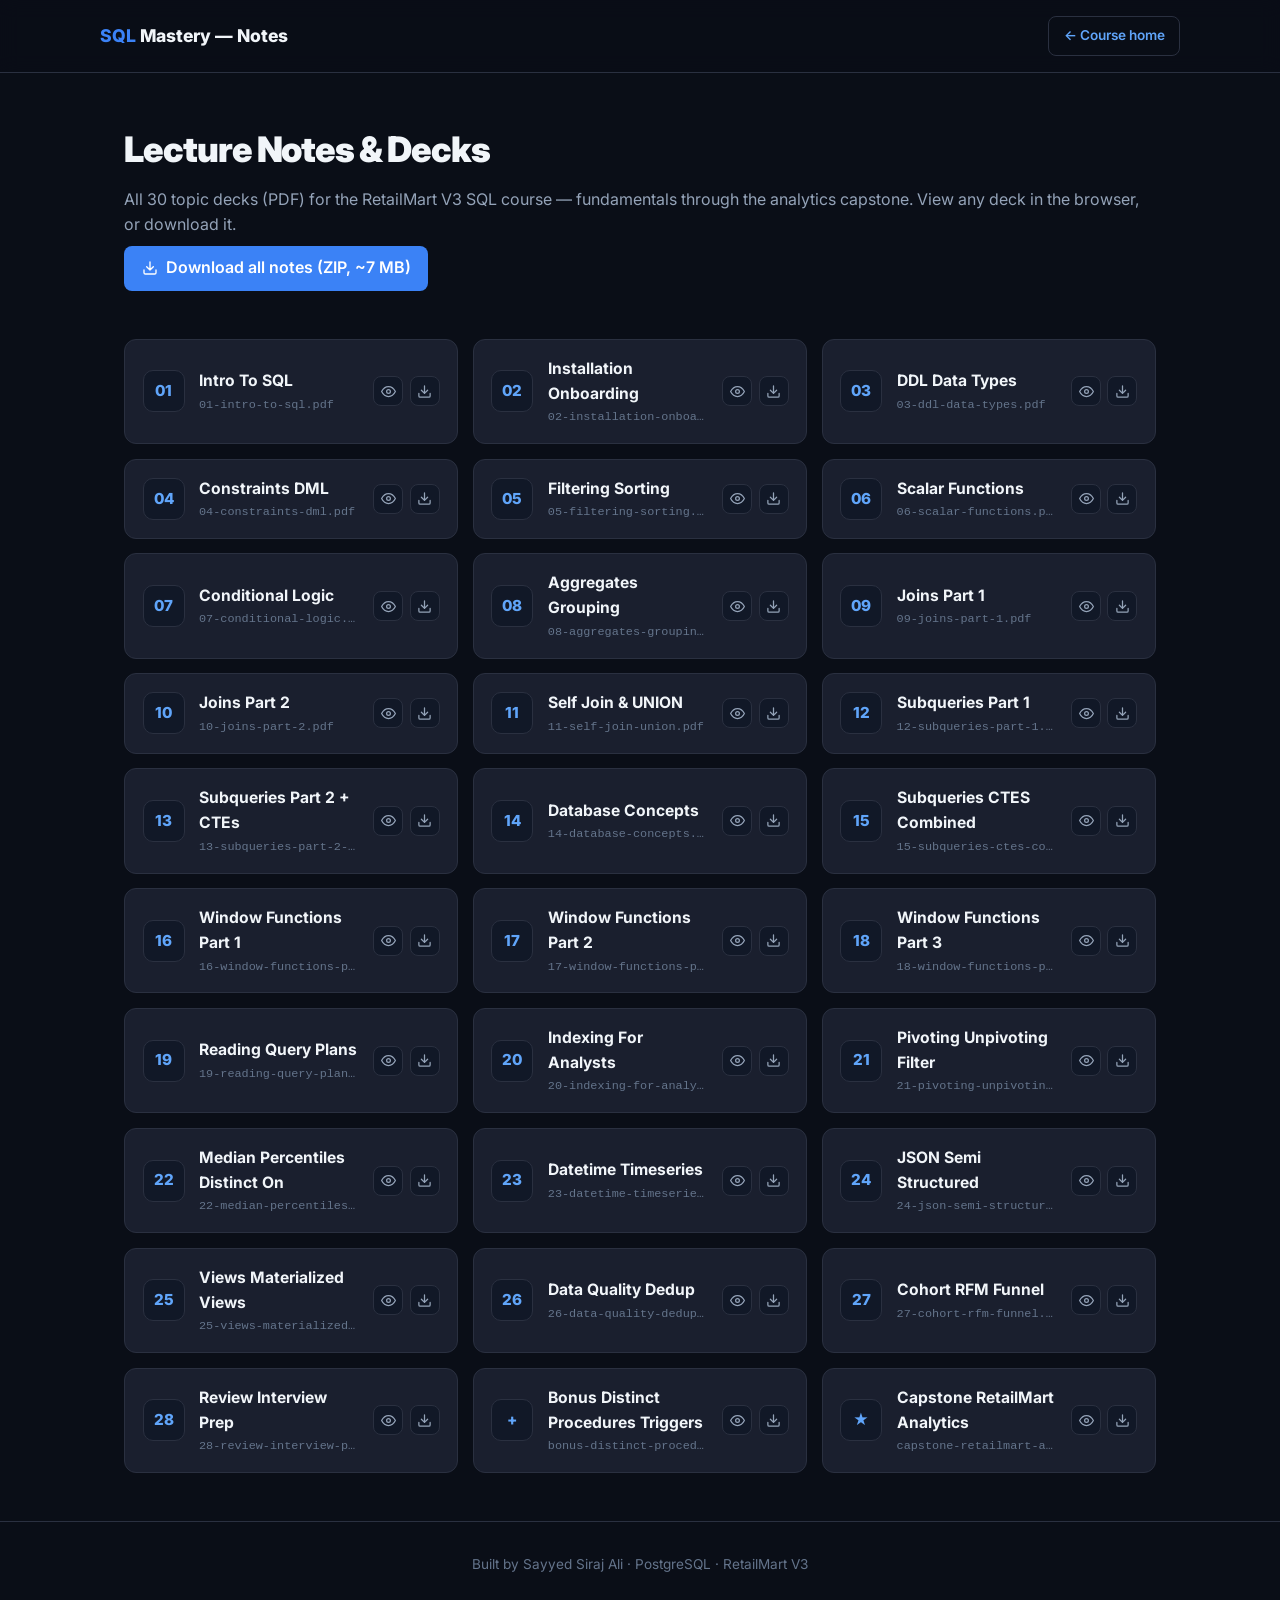
==== notes/index.html @ b41c66ab "Add quiz index page with downloadable PDF links for SQL topics" ====
<!DOCTYPE html>
<html lang="en">
<head>
<meta charset="UTF-8">
<meta name="viewport" content="width=device-width, initial-scale=1.0">
<title>Lecture Notes &amp; Decks — RetailMart V3 SQL</title>
<link rel="preconnect" href="https://fonts.googleapis.com">
<link href="https://fonts.googleapis.com/css2?family=Inter:wght@400;500;600;700;800;900&display=swap" rel="stylesheet">
<style>
*,*::before,*::after{margin:0;padding:0;box-sizing:border-box;}
:root{--bg:#0a0e17;--bg2:#111827;--card:#1a1f2e;--card-hover:#242b3d;--border:#2a3040;
--text:#f1f5f9;--text2:#94a3b8;--muted:#64748b;--accent:#3b82f6;--accent2:#60a5fa;}
body{font-family:'Inter',-apple-system,sans-serif;background:var(--bg);color:var(--text);line-height:1.6;}
a{color:inherit;text-decoration:none;}
.wrap{max-width:1080px;margin:0 auto;padding:0 1.5rem;}
header{border-bottom:1px solid var(--border);position:sticky;top:0;background:rgba(10,14,23,0.85);backdrop-filter:blur(10px);z-index:10;}
.nav{display:flex;align-items:center;justify-content:space-between;padding:1rem 0;}
.brand{font-weight:800;font-size:1.1rem;}.brand .sql{color:var(--accent);}
.back{font-size:0.85rem;font-weight:600;color:var(--accent2);border:1px solid var(--border);padding:0.5rem 0.9rem;border-radius:8px;}
.back:hover{background:var(--card-hover);border-color:var(--accent);}
.hero{padding:3rem 0 1.5rem;}
.hero h1{font-size:2.2rem;font-weight:900;letter-spacing:-0.03em;margin-bottom:0.6rem;}
.hero p{color:var(--text2);}
.dl-all{display:inline-flex;align-items:center;gap:0.5rem;background:var(--accent);color:#fff;font-weight:600;padding:0.6rem 1.1rem;border-radius:8px;margin:0.5rem 0 1.5rem;}
.dl-all:hover{background:#2563eb;} .dl-all svg{width:16px;height:16px;}
.grid{display:grid;grid-template-columns:repeat(auto-fill,minmax(300px,1fr));gap:0.9rem;padding-bottom:3rem;}
.card{display:flex;align-items:center;gap:0.9rem;background:var(--card);border:1px solid var(--border);border-radius:12px;padding:1rem 1.1rem;transition:all .15s;}
.card:hover{background:var(--card-hover);border-color:var(--accent);transform:translateY(-2px);}
.card .num{flex:none;width:42px;height:42px;display:flex;align-items:center;justify-content:center;background:var(--bg2);border:1px solid var(--border);border-radius:10px;font-weight:800;color:var(--accent2);font-size:0.95rem;}
.card-main{flex:1;min-width:0;}
.card h3{font-size:0.98rem;font-weight:700;}
.card p{font-size:0.74rem;color:var(--muted);font-family:ui-monospace,monospace;margin-top:0.15rem;overflow:hidden;text-overflow:ellipsis;white-space:nowrap;}
.card-acts{display:flex;gap:0.4rem;flex:none;}
.card-acts a{width:30px;height:30px;display:flex;align-items:center;justify-content:center;border:1px solid var(--border);border-radius:8px;color:var(--text2);background:var(--bg2);}
.card-acts a:hover{color:#fff;border-color:var(--accent);background:rgba(59,130,246,0.15);}
.card-acts svg{width:15px;height:15px;}
footer{border-top:1px solid var(--border);padding:2rem 0;text-align:center;color:var(--muted);font-size:0.85rem;}
</style>
</head>
<body>
<header><div class="wrap nav">
<div class="brand"><span class="sql">SQL</span> Mastery — Notes</div>
<a class="back" href="../">&larr; Course home</a>
</div></header>
<div class="wrap">
<div class="hero">
<h1>Lecture Notes &amp; Decks</h1>
<p>All 30 topic decks (PDF) for the RetailMart V3 SQL course — fundamentals through the analytics capstone. View any deck in the browser, or download it.</p>
<a class="dl-all" href="../downloads/notes-all.zip" download><svg viewBox="0 0 24 24" fill="none" stroke="currentColor" stroke-width="2" stroke-linecap="round" stroke-linejoin="round"><path d="M21 15v4a2 2 0 01-2 2H5a2 2 0 01-2-2v-4M7 10l5 5 5-5M12 15V3"/></svg> Download all notes (ZIP, ~7 MB)</a>
</div>
<div class="grid">
            <div class="card">
                <span class="num">01</span>
                <div class="card-main"><h3>Intro To SQL</h3><p>01-intro-to-sql.pdf</p></div>
                <div class="card-acts">
                    <a href="01-intro-to-sql.pdf" target="_blank" title="View in browser"><svg viewBox="0 0 24 24" fill="none" stroke="currentColor" stroke-width="2" stroke-linecap="round" stroke-linejoin="round"><path d="M1 12s4-8 11-8 11 8 11 8-4 8-11 8-11-8-11-8z"/><circle cx="12" cy="12" r="3"/></svg></a>
                    <a href="01-intro-to-sql.pdf" download title="Download PDF"><svg viewBox="0 0 24 24" fill="none" stroke="currentColor" stroke-width="2" stroke-linecap="round" stroke-linejoin="round"><path d="M21 15v4a2 2 0 01-2 2H5a2 2 0 01-2-2v-4M7 10l5 5 5-5M12 15V3"/></svg></a>
                </div>
            </div>
            <div class="card">
                <span class="num">02</span>
                <div class="card-main"><h3>Installation Onboarding</h3><p>02-installation-onboarding.pdf</p></div>
                <div class="card-acts">
                    <a href="02-installation-onboarding.pdf" target="_blank" title="View in browser"><svg viewBox="0 0 24 24" fill="none" stroke="currentColor" stroke-width="2" stroke-linecap="round" stroke-linejoin="round"><path d="M1 12s4-8 11-8 11 8 11 8-4 8-11 8-11-8-11-8z"/><circle cx="12" cy="12" r="3"/></svg></a>
                    <a href="02-installation-onboarding.pdf" download title="Download PDF"><svg viewBox="0 0 24 24" fill="none" stroke="currentColor" stroke-width="2" stroke-linecap="round" stroke-linejoin="round"><path d="M21 15v4a2 2 0 01-2 2H5a2 2 0 01-2-2v-4M7 10l5 5 5-5M12 15V3"/></svg></a>
                </div>
            </div>
            <div class="card">
                <span class="num">03</span>
                <div class="card-main"><h3>DDL Data Types</h3><p>03-ddl-data-types.pdf</p></div>
                <div class="card-acts">
                    <a href="03-ddl-data-types.pdf" target="_blank" title="View in browser"><svg viewBox="0 0 24 24" fill="none" stroke="currentColor" stroke-width="2" stroke-linecap="round" stroke-linejoin="round"><path d="M1 12s4-8 11-8 11 8 11 8-4 8-11 8-11-8-11-8z"/><circle cx="12" cy="12" r="3"/></svg></a>
                    <a href="03-ddl-data-types.pdf" download title="Download PDF"><svg viewBox="0 0 24 24" fill="none" stroke="currentColor" stroke-width="2" stroke-linecap="round" stroke-linejoin="round"><path d="M21 15v4a2 2 0 01-2 2H5a2 2 0 01-2-2v-4M7 10l5 5 5-5M12 15V3"/></svg></a>
                </div>
            </div>
            <div class="card">
                <span class="num">04</span>
                <div class="card-main"><h3>Constraints DML</h3><p>04-constraints-dml.pdf</p></div>
                <div class="card-acts">
                    <a href="04-constraints-dml.pdf" target="_blank" title="View in browser"><svg viewBox="0 0 24 24" fill="none" stroke="currentColor" stroke-width="2" stroke-linecap="round" stroke-linejoin="round"><path d="M1 12s4-8 11-8 11 8 11 8-4 8-11 8-11-8-11-8z"/><circle cx="12" cy="12" r="3"/></svg></a>
                    <a href="04-constraints-dml.pdf" download title="Download PDF"><svg viewBox="0 0 24 24" fill="none" stroke="currentColor" stroke-width="2" stroke-linecap="round" stroke-linejoin="round"><path d="M21 15v4a2 2 0 01-2 2H5a2 2 0 01-2-2v-4M7 10l5 5 5-5M12 15V3"/></svg></a>
                </div>
            </div>
            <div class="card">
                <span class="num">05</span>
                <div class="card-main"><h3>Filtering Sorting</h3><p>05-filtering-sorting.pdf</p></div>
                <div class="card-acts">
                    <a href="05-filtering-sorting.pdf" target="_blank" title="View in browser"><svg viewBox="0 0 24 24" fill="none" stroke="currentColor" stroke-width="2" stroke-linecap="round" stroke-linejoin="round"><path d="M1 12s4-8 11-8 11 8 11 8-4 8-11 8-11-8-11-8z"/><circle cx="12" cy="12" r="3"/></svg></a>
                    <a href="05-filtering-sorting.pdf" download title="Download PDF"><svg viewBox="0 0 24 24" fill="none" stroke="currentColor" stroke-width="2" stroke-linecap="round" stroke-linejoin="round"><path d="M21 15v4a2 2 0 01-2 2H5a2 2 0 01-2-2v-4M7 10l5 5 5-5M12 15V3"/></svg></a>
                </div>
            </div>
            <div class="card">
                <span class="num">06</span>
                <div class="card-main"><h3>Scalar Functions</h3><p>06-scalar-functions.pdf</p></div>
                <div class="card-acts">
                    <a href="06-scalar-functions.pdf" target="_blank" title="View in browser"><svg viewBox="0 0 24 24" fill="none" stroke="currentColor" stroke-width="2" stroke-linecap="round" stroke-linejoin="round"><path d="M1 12s4-8 11-8 11 8 11 8-4 8-11 8-11-8-11-8z"/><circle cx="12" cy="12" r="3"/></svg></a>
                    <a href="06-scalar-functions.pdf" download title="Download PDF"><svg viewBox="0 0 24 24" fill="none" stroke="currentColor" stroke-width="2" stroke-linecap="round" stroke-linejoin="round"><path d="M21 15v4a2 2 0 01-2 2H5a2 2 0 01-2-2v-4M7 10l5 5 5-5M12 15V3"/></svg></a>
                </div>
            </div>
            <div class="card">
                <span class="num">07</span>
                <div class="card-main"><h3>Conditional Logic</h3><p>07-conditional-logic.pdf</p></div>
                <div class="card-acts">
                    <a href="07-conditional-logic.pdf" target="_blank" title="View in browser"><svg viewBox="0 0 24 24" fill="none" stroke="currentColor" stroke-width="2" stroke-linecap="round" stroke-linejoin="round"><path d="M1 12s4-8 11-8 11 8 11 8-4 8-11 8-11-8-11-8z"/><circle cx="12" cy="12" r="3"/></svg></a>
                    <a href="07-conditional-logic.pdf" download title="Download PDF"><svg viewBox="0 0 24 24" fill="none" stroke="currentColor" stroke-width="2" stroke-linecap="round" stroke-linejoin="round"><path d="M21 15v4a2 2 0 01-2 2H5a2 2 0 01-2-2v-4M7 10l5 5 5-5M12 15V3"/></svg></a>
                </div>
            </div>
            <div class="card">
                <span class="num">08</span>
                <div class="card-main"><h3>Aggregates Grouping</h3><p>08-aggregates-grouping.pdf</p></div>
                <div class="card-acts">
                    <a href="08-aggregates-grouping.pdf" target="_blank" title="View in browser"><svg viewBox="0 0 24 24" fill="none" stroke="currentColor" stroke-width="2" stroke-linecap="round" stroke-linejoin="round"><path d="M1 12s4-8 11-8 11 8 11 8-4 8-11 8-11-8-11-8z"/><circle cx="12" cy="12" r="3"/></svg></a>
                    <a href="08-aggregates-grouping.pdf" download title="Download PDF"><svg viewBox="0 0 24 24" fill="none" stroke="currentColor" stroke-width="2" stroke-linecap="round" stroke-linejoin="round"><path d="M21 15v4a2 2 0 01-2 2H5a2 2 0 01-2-2v-4M7 10l5 5 5-5M12 15V3"/></svg></a>
                </div>
            </div>
            <div class="card">
                <span class="num">09</span>
                <div class="card-main"><h3>Joins Part 1</h3><p>09-joins-part-1.pdf</p></div>
                <div class="card-acts">
                    <a href="09-joins-part-1.pdf" target="_blank" title="View in browser"><svg viewBox="0 0 24 24" fill="none" stroke="currentColor" stroke-width="2" stroke-linecap="round" stroke-linejoin="round"><path d="M1 12s4-8 11-8 11 8 11 8-4 8-11 8-11-8-11-8z"/><circle cx="12" cy="12" r="3"/></svg></a>
                    <a href="09-joins-part-1.pdf" download title="Download PDF"><svg viewBox="0 0 24 24" fill="none" stroke="currentColor" stroke-width="2" stroke-linecap="round" stroke-linejoin="round"><path d="M21 15v4a2 2 0 01-2 2H5a2 2 0 01-2-2v-4M7 10l5 5 5-5M12 15V3"/></svg></a>
                </div>
            </div>
            <div class="card">
                <span class="num">10</span>
                <div class="card-main"><h3>Joins Part 2</h3><p>10-joins-part-2.pdf</p></div>
                <div class="card-acts">
                    <a href="10-joins-part-2.pdf" target="_blank" title="View in browser"><svg viewBox="0 0 24 24" fill="none" stroke="currentColor" stroke-width="2" stroke-linecap="round" stroke-linejoin="round"><path d="M1 12s4-8 11-8 11 8 11 8-4 8-11 8-11-8-11-8z"/><circle cx="12" cy="12" r="3"/></svg></a>
                    <a href="10-joins-part-2.pdf" download title="Download PDF"><svg viewBox="0 0 24 24" fill="none" stroke="currentColor" stroke-width="2" stroke-linecap="round" stroke-linejoin="round"><path d="M21 15v4a2 2 0 01-2 2H5a2 2 0 01-2-2v-4M7 10l5 5 5-5M12 15V3"/></svg></a>
                </div>
            </div>
            <div class="card">
                <span class="num">11</span>
                <div class="card-main"><h3>Self Join &amp; UNION</h3><p>11-self-join-union.pdf</p></div>
                <div class="card-acts">
                    <a href="11-self-join-union.pdf" target="_blank" title="View in browser"><svg viewBox="0 0 24 24" fill="none" stroke="currentColor" stroke-width="2" stroke-linecap="round" stroke-linejoin="round"><path d="M1 12s4-8 11-8 11 8 11 8-4 8-11 8-11-8-11-8z"/><circle cx="12" cy="12" r="3"/></svg></a>
                    <a href="11-self-join-union.pdf" download title="Download PDF"><svg viewBox="0 0 24 24" fill="none" stroke="currentColor" stroke-width="2" stroke-linecap="round" stroke-linejoin="round"><path d="M21 15v4a2 2 0 01-2 2H5a2 2 0 01-2-2v-4M7 10l5 5 5-5M12 15V3"/></svg></a>
                </div>
            </div>
            <div class="card">
                <span class="num">12</span>
                <div class="card-main"><h3>Subqueries Part 1</h3><p>12-subqueries-part-1.pdf</p></div>
                <div class="card-acts">
                    <a href="12-subqueries-part-1.pdf" target="_blank" title="View in browser"><svg viewBox="0 0 24 24" fill="none" stroke="currentColor" stroke-width="2" stroke-linecap="round" stroke-linejoin="round"><path d="M1 12s4-8 11-8 11 8 11 8-4 8-11 8-11-8-11-8z"/><circle cx="12" cy="12" r="3"/></svg></a>
                    <a href="12-subqueries-part-1.pdf" download title="Download PDF"><svg viewBox="0 0 24 24" fill="none" stroke="currentColor" stroke-width="2" stroke-linecap="round" stroke-linejoin="round"><path d="M21 15v4a2 2 0 01-2 2H5a2 2 0 01-2-2v-4M7 10l5 5 5-5M12 15V3"/></svg></a>
                </div>
            </div>
            <div class="card">
                <span class="num">13</span>
                <div class="card-main"><h3>Subqueries Part 2 + CTEs</h3><p>13-subqueries-part-2-ctes.pdf</p></div>
                <div class="card-acts">
                    <a href="13-subqueries-part-2-ctes.pdf" target="_blank" title="View in browser"><svg viewBox="0 0 24 24" fill="none" stroke="currentColor" stroke-width="2" stroke-linecap="round" stroke-linejoin="round"><path d="M1 12s4-8 11-8 11 8 11 8-4 8-11 8-11-8-11-8z"/><circle cx="12" cy="12" r="3"/></svg></a>
                    <a href="13-subqueries-part-2-ctes.pdf" download title="Download PDF"><svg viewBox="0 0 24 24" fill="none" stroke="currentColor" stroke-width="2" stroke-linecap="round" stroke-linejoin="round"><path d="M21 15v4a2 2 0 01-2 2H5a2 2 0 01-2-2v-4M7 10l5 5 5-5M12 15V3"/></svg></a>
                </div>
            </div>
            <div class="card">
                <span class="num">14</span>
                <div class="card-main"><h3>Database Concepts</h3><p>14-database-concepts.pdf</p></div>
                <div class="card-acts">
                    <a href="14-database-concepts.pdf" target="_blank" title="View in browser"><svg viewBox="0 0 24 24" fill="none" stroke="currentColor" stroke-width="2" stroke-linecap="round" stroke-linejoin="round"><path d="M1 12s4-8 11-8 11 8 11 8-4 8-11 8-11-8-11-8z"/><circle cx="12" cy="12" r="3"/></svg></a>
                    <a href="14-database-concepts.pdf" download title="Download PDF"><svg viewBox="0 0 24 24" fill="none" stroke="currentColor" stroke-width="2" stroke-linecap="round" stroke-linejoin="round"><path d="M21 15v4a2 2 0 01-2 2H5a2 2 0 01-2-2v-4M7 10l5 5 5-5M12 15V3"/></svg></a>
                </div>
            </div>
            <div class="card">
                <span class="num">15</span>
                <div class="card-main"><h3>Subqueries CTES Combined</h3><p>15-subqueries-ctes-combined.pdf</p></div>
                <div class="card-acts">
                    <a href="15-subqueries-ctes-combined.pdf" target="_blank" title="View in browser"><svg viewBox="0 0 24 24" fill="none" stroke="currentColor" stroke-width="2" stroke-linecap="round" stroke-linejoin="round"><path d="M1 12s4-8 11-8 11 8 11 8-4 8-11 8-11-8-11-8z"/><circle cx="12" cy="12" r="3"/></svg></a>
                    <a href="15-subqueries-ctes-combined.pdf" download title="Download PDF"><svg viewBox="0 0 24 24" fill="none" stroke="currentColor" stroke-width="2" stroke-linecap="round" stroke-linejoin="round"><path d="M21 15v4a2 2 0 01-2 2H5a2 2 0 01-2-2v-4M7 10l5 5 5-5M12 15V3"/></svg></a>
                </div>
            </div>
            <div class="card">
                <span class="num">16</span>
                <div class="card-main"><h3>Window Functions Part 1</h3><p>16-window-functions-part-1.pdf</p></div>
                <div class="card-acts">
                    <a href="16-window-functions-part-1.pdf" target="_blank" title="View in browser"><svg viewBox="0 0 24 24" fill="none" stroke="currentColor" stroke-width="2" stroke-linecap="round" stroke-linejoin="round"><path d="M1 12s4-8 11-8 11 8 11 8-4 8-11 8-11-8-11-8z"/><circle cx="12" cy="12" r="3"/></svg></a>
                    <a href="16-window-functions-part-1.pdf" download title="Download PDF"><svg viewBox="0 0 24 24" fill="none" stroke="currentColor" stroke-width="2" stroke-linecap="round" stroke-linejoin="round"><path d="M21 15v4a2 2 0 01-2 2H5a2 2 0 01-2-2v-4M7 10l5 5 5-5M12 15V3"/></svg></a>
                </div>
            </div>
            <div class="card">
                <span class="num">17</span>
                <div class="card-main"><h3>Window Functions Part 2</h3><p>17-window-functions-part-2.pdf</p></div>
                <div class="card-acts">
                    <a href="17-window-functions-part-2.pdf" target="_blank" title="View in browser"><svg viewBox="0 0 24 24" fill="none" stroke="currentColor" stroke-width="2" stroke-linecap="round" stroke-linejoin="round"><path d="M1 12s4-8 11-8 11 8 11 8-4 8-11 8-11-8-11-8z"/><circle cx="12" cy="12" r="3"/></svg></a>
                    <a href="17-window-functions-part-2.pdf" download title="Download PDF"><svg viewBox="0 0 24 24" fill="none" stroke="currentColor" stroke-width="2" stroke-linecap="round" stroke-linejoin="round"><path d="M21 15v4a2 2 0 01-2 2H5a2 2 0 01-2-2v-4M7 10l5 5 5-5M12 15V3"/></svg></a>
                </div>
            </div>
            <div class="card">
                <span class="num">18</span>
                <div class="card-main"><h3>Window Functions Part 3</h3><p>18-window-functions-part-3.pdf</p></div>
                <div class="card-acts">
                    <a href="18-window-functions-part-3.pdf" target="_blank" title="View in browser"><svg viewBox="0 0 24 24" fill="none" stroke="currentColor" stroke-width="2" stroke-linecap="round" stroke-linejoin="round"><path d="M1 12s4-8 11-8 11 8 11 8-4 8-11 8-11-8-11-8z"/><circle cx="12" cy="12" r="3"/></svg></a>
                    <a href="18-window-functions-part-3.pdf" download title="Download PDF"><svg viewBox="0 0 24 24" fill="none" stroke="currentColor" stroke-width="2" stroke-linecap="round" stroke-linejoin="round"><path d="M21 15v4a2 2 0 01-2 2H5a2 2 0 01-2-2v-4M7 10l5 5 5-5M12 15V3"/></svg></a>
                </div>
            </div>
            <div class="card">
                <span class="num">19</span>
                <div class="card-main"><h3>Reading Query Plans</h3><p>19-reading-query-plans.pdf</p></div>
                <div class="card-acts">
                    <a href="19-reading-query-plans.pdf" target="_blank" title="View in browser"><svg viewBox="0 0 24 24" fill="none" stroke="currentColor" stroke-width="2" stroke-linecap="round" stroke-linejoin="round"><path d="M1 12s4-8 11-8 11 8 11 8-4 8-11 8-11-8-11-8z"/><circle cx="12" cy="12" r="3"/></svg></a>
                    <a href="19-reading-query-plans.pdf" download title="Download PDF"><svg viewBox="0 0 24 24" fill="none" stroke="currentColor" stroke-width="2" stroke-linecap="round" stroke-linejoin="round"><path d="M21 15v4a2 2 0 01-2 2H5a2 2 0 01-2-2v-4M7 10l5 5 5-5M12 15V3"/></svg></a>
                </div>
            </div>
            <div class="card">
                <span class="num">20</span>
                <div class="card-main"><h3>Indexing For Analysts</h3><p>20-indexing-for-analysts.pdf</p></div>
                <div class="card-acts">
                    <a href="20-indexing-for-analysts.pdf" target="_blank" title="View in browser"><svg viewBox="0 0 24 24" fill="none" stroke="currentColor" stroke-width="2" stroke-linecap="round" stroke-linejoin="round"><path d="M1 12s4-8 11-8 11 8 11 8-4 8-11 8-11-8-11-8z"/><circle cx="12" cy="12" r="3"/></svg></a>
                    <a href="20-indexing-for-analysts.pdf" download title="Download PDF"><svg viewBox="0 0 24 24" fill="none" stroke="currentColor" stroke-width="2" stroke-linecap="round" stroke-linejoin="round"><path d="M21 15v4a2 2 0 01-2 2H5a2 2 0 01-2-2v-4M7 10l5 5 5-5M12 15V3"/></svg></a>
                </div>
            </div>
            <div class="card">
                <span class="num">21</span>
                <div class="card-main"><h3>Pivoting Unpivoting Filter</h3><p>21-pivoting-unpivoting-filter.pdf</p></div>
                <div class="card-acts">
                    <a href="21-pivoting-unpivoting-filter.pdf" target="_blank" title="View in browser"><svg viewBox="0 0 24 24" fill="none" stroke="currentColor" stroke-width="2" stroke-linecap="round" stroke-linejoin="round"><path d="M1 12s4-8 11-8 11 8 11 8-4 8-11 8-11-8-11-8z"/><circle cx="12" cy="12" r="3"/></svg></a>
                    <a href="21-pivoting-unpivoting-filter.pdf" download title="Download PDF"><svg viewBox="0 0 24 24" fill="none" stroke="currentColor" stroke-width="2" stroke-linecap="round" stroke-linejoin="round"><path d="M21 15v4a2 2 0 01-2 2H5a2 2 0 01-2-2v-4M7 10l5 5 5-5M12 15V3"/></svg></a>
                </div>
            </div>
            <div class="card">
                <span class="num">22</span>
                <div class="card-main"><h3>Median Percentiles Distinct On</h3><p>22-median-percentiles-distinct-on.pdf</p></div>
                <div class="card-acts">
                    <a href="22-median-percentiles-distinct-on.pdf" target="_blank" title="View in browser"><svg viewBox="0 0 24 24" fill="none" stroke="currentColor" stroke-width="2" stroke-linecap="round" stroke-linejoin="round"><path d="M1 12s4-8 11-8 11 8 11 8-4 8-11 8-11-8-11-8z"/><circle cx="12" cy="12" r="3"/></svg></a>
                    <a href="22-median-percentiles-distinct-on.pdf" download title="Download PDF"><svg viewBox="0 0 24 24" fill="none" stroke="currentColor" stroke-width="2" stroke-linecap="round" stroke-linejoin="round"><path d="M21 15v4a2 2 0 01-2 2H5a2 2 0 01-2-2v-4M7 10l5 5 5-5M12 15V3"/></svg></a>
                </div>
            </div>
            <div class="card">
                <span class="num">23</span>
                <div class="card-main"><h3>Datetime Timeseries</h3><p>23-datetime-timeseries.pdf</p></div>
                <div class="card-acts">
                    <a href="23-datetime-timeseries.pdf" target="_blank" title="View in browser"><svg viewBox="0 0 24 24" fill="none" stroke="currentColor" stroke-width="2" stroke-linecap="round" stroke-linejoin="round"><path d="M1 12s4-8 11-8 11 8 11 8-4 8-11 8-11-8-11-8z"/><circle cx="12" cy="12" r="3"/></svg></a>
                    <a href="23-datetime-timeseries.pdf" download title="Download PDF"><svg viewBox="0 0 24 24" fill="none" stroke="currentColor" stroke-width="2" stroke-linecap="round" stroke-linejoin="round"><path d="M21 15v4a2 2 0 01-2 2H5a2 2 0 01-2-2v-4M7 10l5 5 5-5M12 15V3"/></svg></a>
                </div>
            </div>
            <div class="card">
                <span class="num">24</span>
                <div class="card-main"><h3>JSON Semi Structured</h3><p>24-json-semi-structured.pdf</p></div>
                <div class="card-acts">
                    <a href="24-json-semi-structured.pdf" target="_blank" title="View in browser"><svg viewBox="0 0 24 24" fill="none" stroke="currentColor" stroke-width="2" stroke-linecap="round" stroke-linejoin="round"><path d="M1 12s4-8 11-8 11 8 11 8-4 8-11 8-11-8-11-8z"/><circle cx="12" cy="12" r="3"/></svg></a>
                    <a href="24-json-semi-structured.pdf" download title="Download PDF"><svg viewBox="0 0 24 24" fill="none" stroke="currentColor" stroke-width="2" stroke-linecap="round" stroke-linejoin="round"><path d="M21 15v4a2 2 0 01-2 2H5a2 2 0 01-2-2v-4M7 10l5 5 5-5M12 15V3"/></svg></a>
                </div>
            </div>
            <div class="card">
                <span class="num">25</span>
                <div class="card-main"><h3>Views Materialized Views</h3><p>25-views-materialized-views.pdf</p></div>
                <div class="card-acts">
                    <a href="25-views-materialized-views.pdf" target="_blank" title="View in browser"><svg viewBox="0 0 24 24" fill="none" stroke="currentColor" stroke-width="2" stroke-linecap="round" stroke-linejoin="round"><path d="M1 12s4-8 11-8 11 8 11 8-4 8-11 8-11-8-11-8z"/><circle cx="12" cy="12" r="3"/></svg></a>
                    <a href="25-views-materialized-views.pdf" download title="Download PDF"><svg viewBox="0 0 24 24" fill="none" stroke="currentColor" stroke-width="2" stroke-linecap="round" stroke-linejoin="round"><path d="M21 15v4a2 2 0 01-2 2H5a2 2 0 01-2-2v-4M7 10l5 5 5-5M12 15V3"/></svg></a>
                </div>
            </div>
            <div class="card">
                <span class="num">26</span>
                <div class="card-main"><h3>Data Quality Dedup</h3><p>26-data-quality-dedup.pdf</p></div>
                <div class="card-acts">
                    <a href="26-data-quality-dedup.pdf" target="_blank" title="View in browser"><svg viewBox="0 0 24 24" fill="none" stroke="currentColor" stroke-width="2" stroke-linecap="round" stroke-linejoin="round"><path d="M1 12s4-8 11-8 11 8 11 8-4 8-11 8-11-8-11-8z"/><circle cx="12" cy="12" r="3"/></svg></a>
                    <a href="26-data-quality-dedup.pdf" download title="Download PDF"><svg viewBox="0 0 24 24" fill="none" stroke="currentColor" stroke-width="2" stroke-linecap="round" stroke-linejoin="round"><path d="M21 15v4a2 2 0 01-2 2H5a2 2 0 01-2-2v-4M7 10l5 5 5-5M12 15V3"/></svg></a>
                </div>
            </div>
            <div class="card">
                <span class="num">27</span>
                <div class="card-main"><h3>Cohort RFM Funnel</h3><p>27-cohort-rfm-funnel.pdf</p></div>
                <div class="card-acts">
                    <a href="27-cohort-rfm-funnel.pdf" target="_blank" title="View in browser"><svg viewBox="0 0 24 24" fill="none" stroke="currentColor" stroke-width="2" stroke-linecap="round" stroke-linejoin="round"><path d="M1 12s4-8 11-8 11 8 11 8-4 8-11 8-11-8-11-8z"/><circle cx="12" cy="12" r="3"/></svg></a>
                    <a href="27-cohort-rfm-funnel.pdf" download title="Download PDF"><svg viewBox="0 0 24 24" fill="none" stroke="currentColor" stroke-width="2" stroke-linecap="round" stroke-linejoin="round"><path d="M21 15v4a2 2 0 01-2 2H5a2 2 0 01-2-2v-4M7 10l5 5 5-5M12 15V3"/></svg></a>
                </div>
            </div>
            <div class="card">
                <span class="num">28</span>
                <div class="card-main"><h3>Review Interview Prep</h3><p>28-review-interview-prep.pdf</p></div>
                <div class="card-acts">
                    <a href="28-review-interview-prep.pdf" target="_blank" title="View in browser"><svg viewBox="0 0 24 24" fill="none" stroke="currentColor" stroke-width="2" stroke-linecap="round" stroke-linejoin="round"><path d="M1 12s4-8 11-8 11 8 11 8-4 8-11 8-11-8-11-8z"/><circle cx="12" cy="12" r="3"/></svg></a>
                    <a href="28-review-interview-prep.pdf" download title="Download PDF"><svg viewBox="0 0 24 24" fill="none" stroke="currentColor" stroke-width="2" stroke-linecap="round" stroke-linejoin="round"><path d="M21 15v4a2 2 0 01-2 2H5a2 2 0 01-2-2v-4M7 10l5 5 5-5M12 15V3"/></svg></a>
                </div>
            </div>
            <div class="card">
                <span class="num">&#43;</span>
                <div class="card-main"><h3>Bonus Distinct Procedures Triggers</h3><p>bonus-distinct-procedures-triggers.pdf</p></div>
                <div class="card-acts">
                    <a href="bonus-distinct-procedures-triggers.pdf" target="_blank" title="View in browser"><svg viewBox="0 0 24 24" fill="none" stroke="currentColor" stroke-width="2" stroke-linecap="round" stroke-linejoin="round"><path d="M1 12s4-8 11-8 11 8 11 8-4 8-11 8-11-8-11-8z"/><circle cx="12" cy="12" r="3"/></svg></a>
                    <a href="bonus-distinct-procedures-triggers.pdf" download title="Download PDF"><svg viewBox="0 0 24 24" fill="none" stroke="currentColor" stroke-width="2" stroke-linecap="round" stroke-linejoin="round"><path d="M21 15v4a2 2 0 01-2 2H5a2 2 0 01-2-2v-4M7 10l5 5 5-5M12 15V3"/></svg></a>
                </div>
            </div>
            <div class="card">
                <span class="num">&#9733;</span>
                <div class="card-main"><h3>Capstone RetailMart Analytics</h3><p>capstone-retailmart-analytics.pdf</p></div>
                <div class="card-acts">
                    <a href="capstone-retailmart-analytics.pdf" target="_blank" title="View in browser"><svg viewBox="0 0 24 24" fill="none" stroke="currentColor" stroke-width="2" stroke-linecap="round" stroke-linejoin="round"><path d="M1 12s4-8 11-8 11 8 11 8-4 8-11 8-11-8-11-8z"/><circle cx="12" cy="12" r="3"/></svg></a>
                    <a href="capstone-retailmart-analytics.pdf" download title="Download PDF"><svg viewBox="0 0 24 24" fill="none" stroke="currentColor" stroke-width="2" stroke-linecap="round" stroke-linejoin="round"><path d="M21 15v4a2 2 0 01-2 2H5a2 2 0 01-2-2v-4M7 10l5 5 5-5M12 15V3"/></svg></a>
                </div>
            </div>
</div>
</div>
<footer><div class="wrap">Built by Sayyed Siraj Ali · PostgreSQL · RetailMart V3</div></footer>
</body>
</html>
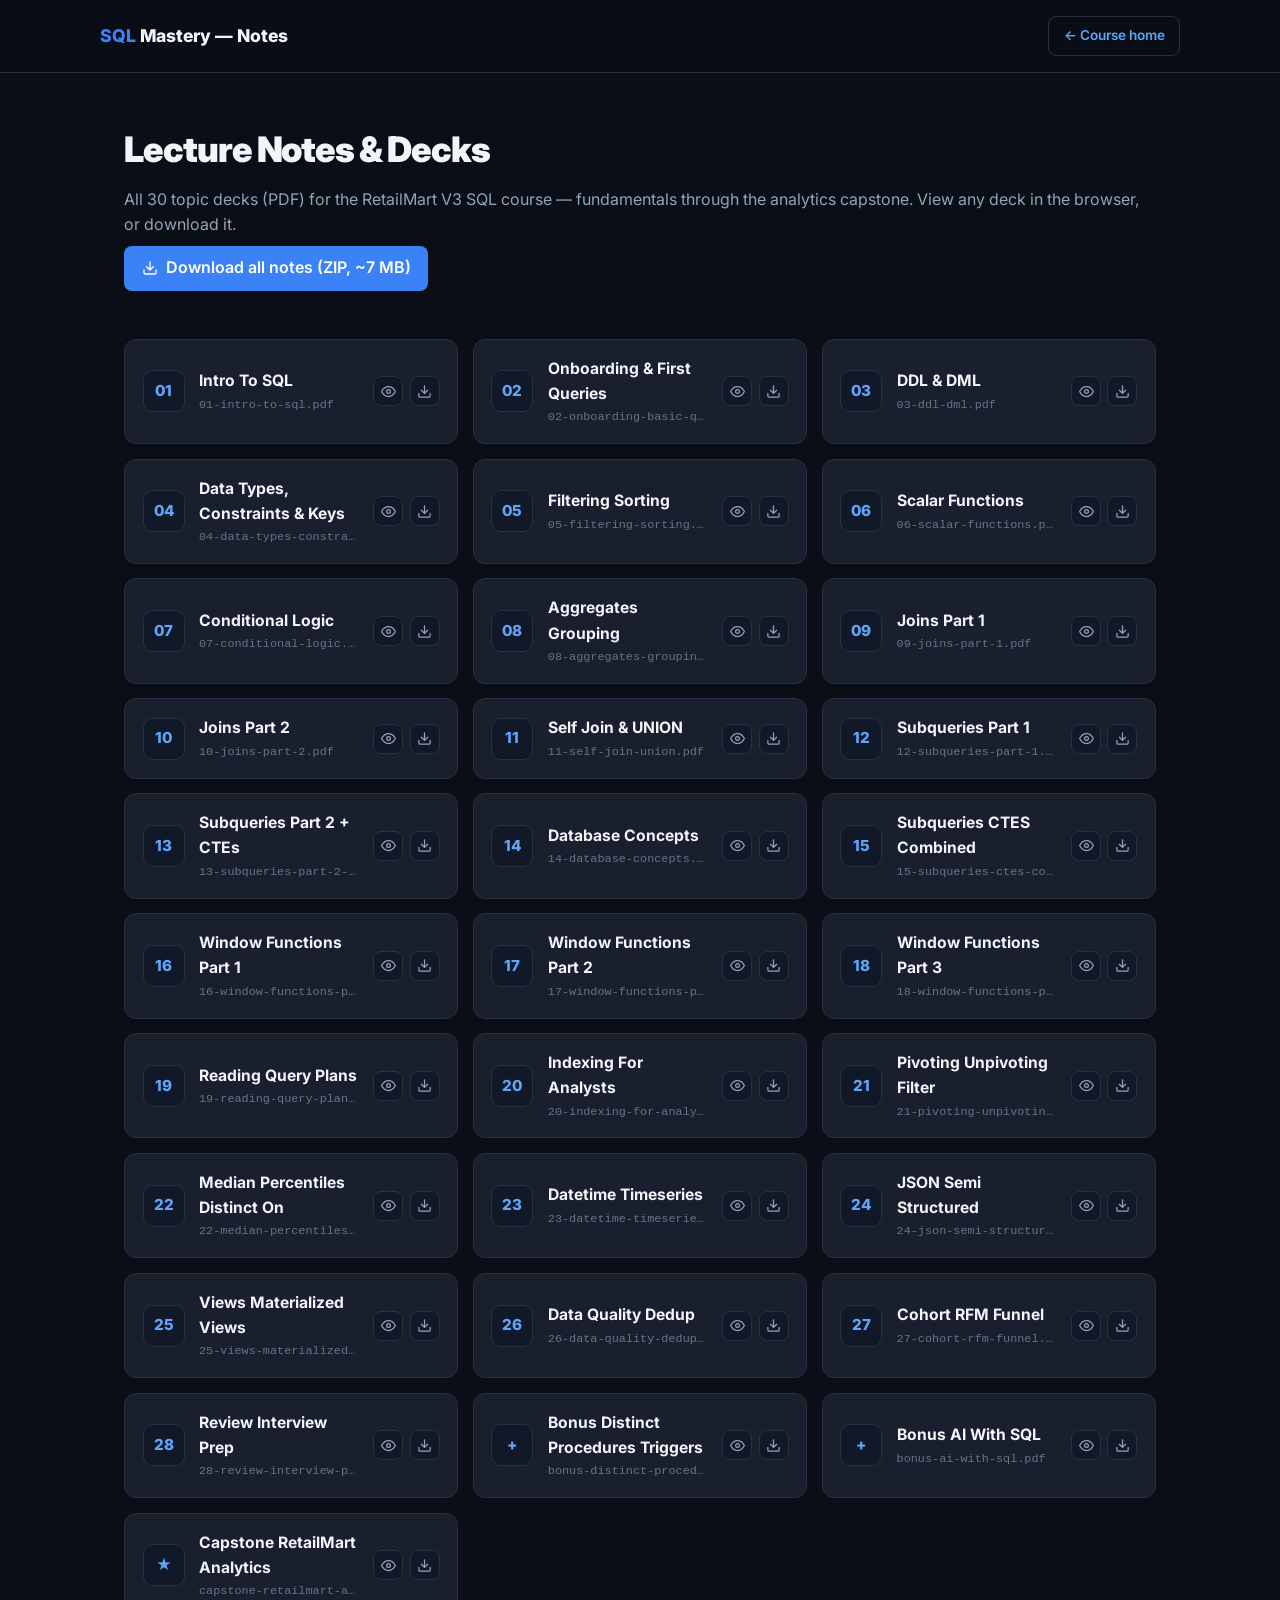
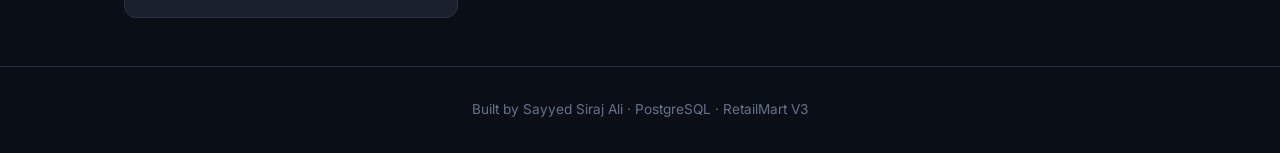
==== commit 57d0989f: "Add SQL practice sets for Constraints & DML at various difficulty levels - Created 100-question prac" ====
--- a/notes/index.html
+++ b/notes/index.html
@@ -59,26 +59,26 @@
             </div>
             <div class="card">
                 <span class="num">02</span>
-                <div class="card-main"><h3>Installation Onboarding</h3><p>02-installation-onboarding.pdf</p></div>
-                <div class="card-acts">
-                    <a href="02-installation-onboarding.pdf" target="_blank" title="View in browser"><svg viewBox="0 0 24 24" fill="none" stroke="currentColor" stroke-width="2" stroke-linecap="round" stroke-linejoin="round"><path d="M1 12s4-8 11-8 11 8 11 8-4 8-11 8-11-8-11-8z"/><circle cx="12" cy="12" r="3"/></svg></a>
-                    <a href="02-installation-onboarding.pdf" download title="Download PDF"><svg viewBox="0 0 24 24" fill="none" stroke="currentColor" stroke-width="2" stroke-linecap="round" stroke-linejoin="round"><path d="M21 15v4a2 2 0 01-2 2H5a2 2 0 01-2-2v-4M7 10l5 5 5-5M12 15V3"/></svg></a>
+                <div class="card-main"><h3>Onboarding &amp; First Queries</h3><p>02-onboarding-basic-queries.pdf</p></div>
+                <div class="card-acts">
+                    <a href="02-onboarding-basic-queries.pdf" target="_blank" title="View in browser"><svg viewBox="0 0 24 24" fill="none" stroke="currentColor" stroke-width="2" stroke-linecap="round" stroke-linejoin="round"><path d="M1 12s4-8 11-8 11 8 11 8-4 8-11 8-11-8-11-8z"/><circle cx="12" cy="12" r="3"/></svg></a>
+                    <a href="02-onboarding-basic-queries.pdf" download title="Download PDF"><svg viewBox="0 0 24 24" fill="none" stroke="currentColor" stroke-width="2" stroke-linecap="round" stroke-linejoin="round"><path d="M21 15v4a2 2 0 01-2 2H5a2 2 0 01-2-2v-4M7 10l5 5 5-5M12 15V3"/></svg></a>
                 </div>
             </div>
             <div class="card">
                 <span class="num">03</span>
-                <div class="card-main"><h3>DDL Data Types</h3><p>03-ddl-data-types.pdf</p></div>
-                <div class="card-acts">
-                    <a href="03-ddl-data-types.pdf" target="_blank" title="View in browser"><svg viewBox="0 0 24 24" fill="none" stroke="currentColor" stroke-width="2" stroke-linecap="round" stroke-linejoin="round"><path d="M1 12s4-8 11-8 11 8 11 8-4 8-11 8-11-8-11-8z"/><circle cx="12" cy="12" r="3"/></svg></a>
-                    <a href="03-ddl-data-types.pdf" download title="Download PDF"><svg viewBox="0 0 24 24" fill="none" stroke="currentColor" stroke-width="2" stroke-linecap="round" stroke-linejoin="round"><path d="M21 15v4a2 2 0 01-2 2H5a2 2 0 01-2-2v-4M7 10l5 5 5-5M12 15V3"/></svg></a>
+                <div class="card-main"><h3>DDL &amp; DML</h3><p>03-ddl-dml.pdf</p></div>
+                <div class="card-acts">
+                    <a href="03-ddl-dml.pdf" target="_blank" title="View in browser"><svg viewBox="0 0 24 24" fill="none" stroke="currentColor" stroke-width="2" stroke-linecap="round" stroke-linejoin="round"><path d="M1 12s4-8 11-8 11 8 11 8-4 8-11 8-11-8-11-8z"/><circle cx="12" cy="12" r="3"/></svg></a>
+                    <a href="03-ddl-dml.pdf" download title="Download PDF"><svg viewBox="0 0 24 24" fill="none" stroke="currentColor" stroke-width="2" stroke-linecap="round" stroke-linejoin="round"><path d="M21 15v4a2 2 0 01-2 2H5a2 2 0 01-2-2v-4M7 10l5 5 5-5M12 15V3"/></svg></a>
                 </div>
             </div>
             <div class="card">
                 <span class="num">04</span>
-                <div class="card-main"><h3>Constraints DML</h3><p>04-constraints-dml.pdf</p></div>
-                <div class="card-acts">
-                    <a href="04-constraints-dml.pdf" target="_blank" title="View in browser"><svg viewBox="0 0 24 24" fill="none" stroke="currentColor" stroke-width="2" stroke-linecap="round" stroke-linejoin="round"><path d="M1 12s4-8 11-8 11 8 11 8-4 8-11 8-11-8-11-8z"/><circle cx="12" cy="12" r="3"/></svg></a>
-                    <a href="04-constraints-dml.pdf" download title="Download PDF"><svg viewBox="0 0 24 24" fill="none" stroke="currentColor" stroke-width="2" stroke-linecap="round" stroke-linejoin="round"><path d="M21 15v4a2 2 0 01-2 2H5a2 2 0 01-2-2v-4M7 10l5 5 5-5M12 15V3"/></svg></a>
+                <div class="card-main"><h3>Data Types, Constraints &amp; Keys</h3><p>04-data-types-constraints.pdf</p></div>
+                <div class="card-acts">
+                    <a href="04-data-types-constraints.pdf" target="_blank" title="View in browser"><svg viewBox="0 0 24 24" fill="none" stroke="currentColor" stroke-width="2" stroke-linecap="round" stroke-linejoin="round"><path d="M1 12s4-8 11-8 11 8 11 8-4 8-11 8-11-8-11-8z"/><circle cx="12" cy="12" r="3"/></svg></a>
+                    <a href="04-data-types-constraints.pdf" download title="Download PDF"><svg viewBox="0 0 24 24" fill="none" stroke="currentColor" stroke-width="2" stroke-linecap="round" stroke-linejoin="round"><path d="M21 15v4a2 2 0 01-2 2H5a2 2 0 01-2-2v-4M7 10l5 5 5-5M12 15V3"/></svg></a>
                 </div>
             </div>
             <div class="card">
@@ -279,6 +279,14 @@
                 <div class="card-acts">
                     <a href="bonus-distinct-procedures-triggers.pdf" target="_blank" title="View in browser"><svg viewBox="0 0 24 24" fill="none" stroke="currentColor" stroke-width="2" stroke-linecap="round" stroke-linejoin="round"><path d="M1 12s4-8 11-8 11 8 11 8-4 8-11 8-11-8-11-8z"/><circle cx="12" cy="12" r="3"/></svg></a>
                     <a href="bonus-distinct-procedures-triggers.pdf" download title="Download PDF"><svg viewBox="0 0 24 24" fill="none" stroke="currentColor" stroke-width="2" stroke-linecap="round" stroke-linejoin="round"><path d="M21 15v4a2 2 0 01-2 2H5a2 2 0 01-2-2v-4M7 10l5 5 5-5M12 15V3"/></svg></a>
+                </div>
+            </div>
+            <div class="card">
+                <span class="num">&#43;</span>
+                <div class="card-main"><h3>Bonus AI With SQL</h3><p>bonus-ai-with-sql.pdf</p></div>
+                <div class="card-acts">
+                    <a href="bonus-ai-with-sql.pdf" target="_blank" title="View in browser"><svg viewBox="0 0 24 24" fill="none" stroke="currentColor" stroke-width="2" stroke-linecap="round" stroke-linejoin="round"><path d="M1 12s4-8 11-8 11 8 11 8-4 8-11 8-11-8-11-8z"/><circle cx="12" cy="12" r="3"/></svg></a>
+                    <a href="bonus-ai-with-sql.pdf" download title="Download PDF"><svg viewBox="0 0 24 24" fill="none" stroke="currentColor" stroke-width="2" stroke-linecap="round" stroke-linejoin="round"><path d="M21 15v4a2 2 0 01-2 2H5a2 2 0 01-2-2v-4M7 10l5 5 5-5M12 15V3"/></svg></a>
                 </div>
             </div>
             <div class="card">
